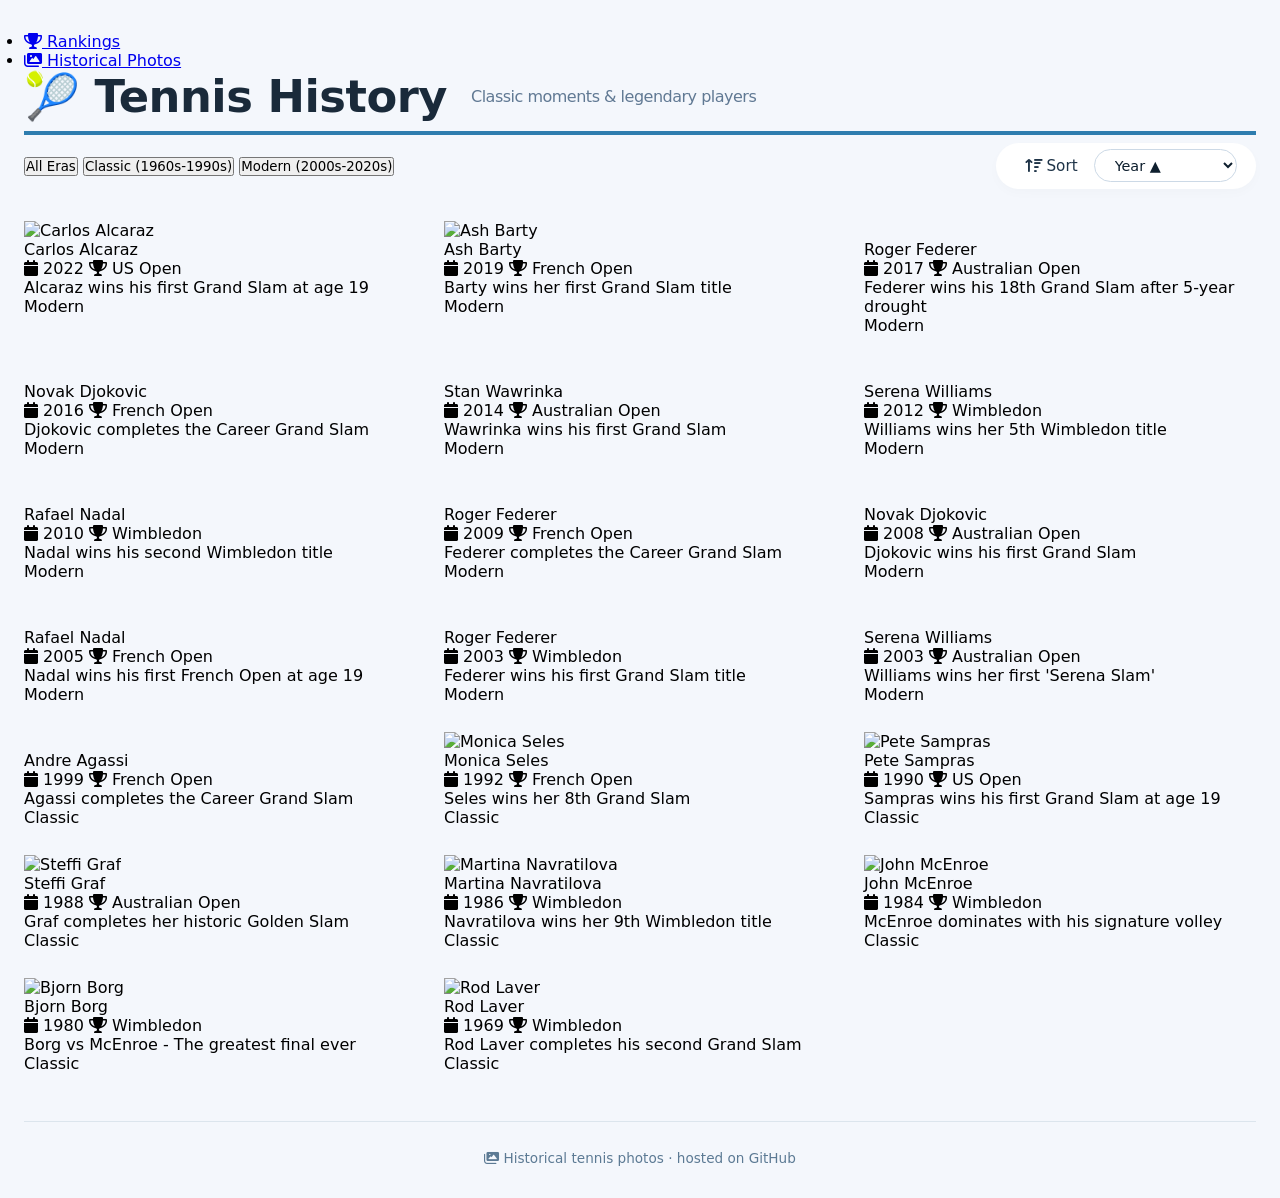
==== docs/history.html @ 45f4d904 "Add history.html for tennis historical photos" ====
<!DOCTYPE html>
<html lang="en">
<head>
  <meta charset="UTF-8" />
  <meta name="viewport" content="width=device-width, initial-scale=1.0" />
  <title>🎾 Tennis History · Classic Photos</title>
  <!-- external CSS: assets/css/style.css -->
  <link rel="stylesheet" href="assets/css/style.css" />
  <!-- Font Awesome for icons -->
  <link rel="stylesheet" href="https://cdnjs.cloudflare.com/ajax/libs/font-awesome/6.0.0-beta3/css/all.min.css" />
</head>
<body>
  <div class="container">
    <!-- Navigation -->
    <nav class="main-nav">
      <ul>
        <li><a href="index.html"><i class="fas fa-trophy"></i> Rankings</a></li>
        <li><a href="history.html" class="active"><i class="fas fa-images"></i> Historical Photos</a></li>
      </ul>
    </nav>

    <header>
      <h1>
        🎾 Tennis History
        <small>Classic moments & legendary players</small>
      </h1>
      <div class="subhead">
        <div class="history-tabs">
          <button class="history-tab active" data-era="all">All Eras</button>
          <button class="history-tab" data-era="classic">Classic (1960s-1990s)</button>
          <button class="history-tab" data-era="modern">Modern (2000s-2020s)</button>
        </div>
        <div class="filter-sort">
          <label for="sortHistory"><i class="fas fa-arrow-up-wide-short"></i> Sort</label>
          <select id="sortHistory">
            <option value="year">Year ▲</option>
            <option value="player">Player</option>
            <option value="tournament">Tournament</option>
          </select>
        </div>
      </div>
    </header>

    <!-- History gallery grid -->
    <div id="historyGrid" class="waterfall"></div>

    <footer>
      <i class="fas fa-images"></i> Historical tennis photos · hosted on GitHub
    </footer>
  </div>

  <!-- Lightbox -->
  <div id="lightbox" class="lightbox-overlay">
    <div class="lightbox-content">
      <button class="lightbox-close" id="lightboxClose">&times;</button>
      <img id="lightboxImage" class="lightbox-image" src="" alt="Historical photo" />
      <div id="lightboxCaption" class="lightbox-caption"></div>
    </div>
  </div>

  <script>
    (function() {
      "use strict";

      const grid = document.getElementById('historyGrid');
      const sortSelect = document.getElementById('sortHistory');
      const eraTabs = document.querySelectorAll('.history-tab');
      const lightbox = document.getElementById('lightbox');
      const lightboxImage = document.getElementById('lightboxImage');
      const lightboxCaption = document.getElementById('lightboxCaption');
      const lightboxClose = document.getElementById('lightboxClose');

      let currentEra = 'all';
      let currentSort = 'year';
      let historyData = [];

      // --------------------------------------------------------------
      // 1. LIGHTBOX FUNCTIONS
      // --------------------------------------------------------------
      function openLightbox(imageSrc, caption) {
        lightboxImage.src = imageSrc;
        lightboxImage.alt = caption;
        lightboxCaption.textContent = caption;
        lightbox.classList.add('active');
        document.body.style.overflow = 'hidden';
      }

      function closeLightbox() {
        lightbox.classList.remove('active');
        document.body.style.overflow = '';
      }

      lightbox.addEventListener('click', function(e) {
        if (e.target === this) closeLightbox();
      });
      lightboxClose.addEventListener('click', closeLightbox);
      document.addEventListener('keydown', function(e) {
        if (e.key === 'Escape' && lightbox.classList.contains('active')) {
          closeLightbox();
        }
      });

      // --------------------------------------------------------------
      // 2. HISTORY DATA
      // --------------------------------------------------------------
      function getHistoryData() {
        return [
          // Classic Era (1960s-1990s)
          {
            id: 1,
            player: "Rod Laver",
            year: 1969,
            tournament: "Wimbledon",
            era: "classic",
            description: "Rod Laver completes his second Grand Slam",
            photo: "assets/history/laver_1969.jpg"
          },
          {
            id: 2,
            player: "Bjorn Borg",
            year: 1980,
            tournament: "Wimbledon",
            era: "classic",
            description: "Borg vs McEnroe - The greatest final ever",
            photo: "assets/history/borg_1980.jpg"
          },
          {
            id: 3,
            player: "John McEnroe",
            year: 1984,
            tournament: "Wimbledon",
            era: "classic",
            description: "McEnroe dominates with his signature volley",
            photo: "assets/history/mcenroe_1984.jpg"
          },
          {
            id: 4,
            player: "Martina Navratilova",
            year: 1986,
            tournament: "Wimbledon",
            era: "classic",
            description: "Navratilova wins her 9th Wimbledon title",
            photo: "assets/history/navratilova_1986.jpg"
          },
          {
            id: 5,
            player: "Steffi Graf",
            year: 1988,
            tournament: "Australian Open",
            era: "classic",
            description: "Graf completes her historic Golden Slam",
            photo: "assets/history/graf_1988.jpg"
          },
          {
            id: 6,
            player: "Pete Sampras",
            year: 1990,
            tournament: "US Open",
            era: "classic",
            description: "Sampras wins his first Grand Slam at age 19",
            photo: "assets/history/sampras_1990.jpg"
          },
          {
            id: 7,
            player: "Monica Seles",
            year: 1992,
            tournament: "French Open",
            era: "classic",
            description: "Seles wins her 8th Grand Slam",
            photo: "assets/history/seles_1992.jpg"
          },
          {
            id: 8,
            player: "Andre Agassi",
            year: 1999,
            tournament: "French Open",
            era: "classic",
            description: "Agassi completes the Career Grand Slam",
            photo: "assets/history/agassi_1999.jpg"
          },
          // Modern Era (2000s-2020s)
          {
            id: 9,
            player: "Roger Federer",
            year: 2003,
            tournament: "Wimbledon",
            era: "modern",
            description: "Federer wins his first Grand Slam title",
            photo: "assets/history/federer_2003.jpg"
          },
          {
            id: 10,
            player: "Serena Williams",
            year: 2003,
            tournament: "Australian Open",
            era: "modern",
            description: "Williams wins her first 'Serena Slam'",
            photo: "assets/history/serena_2003.jpg"
          },
          {
            id: 11,
            player: "Rafael Nadal",
            year: 2005,
            tournament: "French Open",
            era: "modern",
            description: "Nadal wins his first French Open at age 19",
            photo: "assets/history/nadal_2005.jpg"
          },
          {
            id: 12,
            player: "Novak Djokovic",
            year: 2008,
            tournament: "Australian Open",
            era: "modern",
            description: "Djokovic wins his first Grand Slam",
            photo: "assets/history/djokovic_2008.jpg"
          },
          {
            id: 13,
            player: "Roger Federer",
            year: 2009,
            tournament: "French Open",
            era: "modern",
            description: "Federer completes the Career Grand Slam",
            photo: "assets/history/federer_2009.jpg"
          },
          {
            id: 14,
            player: "Rafael Nadal",
            year: 2010,
            tournament: "Wimbledon",
            era: "modern",
            description: "Nadal wins his second Wimbledon title",
            photo: "assets/history/nadal_2010.jpg"
          },
          {
            id: 15,
            player: "Serena Williams",
            year: 2012,
            tournament: "Wimbledon",
            era: "modern",
            description: "Williams wins her 5th Wimbledon title",
            photo: "assets/history/serena_2012.jpg"
          },
          {
            id: 16,
            player: "Stan Wawrinka",
            year: 2014,
            tournament: "Australian Open",
            era: "modern",
            description: "Wawrinka wins his first Grand Slam",
            photo: "assets/history/wawrinka_2014.jpg"
          },
          {
            id: 17,
            player: "Novak Djokovic",
            year: 2016,
            tournament: "French Open",
            era: "modern",
            description: "Djokovic completes the Career Grand Slam",
            photo: "assets/history/djokovic_2016.jpg"
          },
          {
            id: 18,
            player: "Roger Federer",
            year: 2017,
            tournament: "Australian Open",
            era: "modern",
            description: "Federer wins his 18th Grand Slam after 5-year drought",
            photo: "assets/history/federer_2017.jpg"
          },
          {
            id: 19,
            player: "Ash Barty",
            year: 2019,
            tournament: "French Open",
            era: "modern",
            description: "Barty wins her first Grand Slam title",
            photo: "assets/history/barty_2019.jpg"
          },
          {
            id: 20,
            player: "Carlos Alcaraz",
            year: 2022,
            tournament: "US Open",
            era: "modern",
            description: "Alcaraz wins his first Grand Slam at age 19",
            photo: "assets/history/alcaraz_2022.jpg"
          }
        ];
      }

      // --------------------------------------------------------------
      // 3. RENDER HISTORY
      // --------------------------------------------------------------
      function renderHistory() {
        let filtered = historyData;
        if (currentEra !== 'all') {
          filtered = filtered.filter(item => item.era === currentEra);
        }

        const sorted = [...filtered].sort((a, b) => {
          if (currentSort === 'player') {
            return a.player.localeCompare(b.player);
          } else if (currentSort === 'tournament') {
            return a.tournament.localeCompare(b.tournament);
          } else {
            return b.year - a.year; // newest first
          }
        });

        if (sorted.length === 0) {
          grid.innerHTML = `<div class="empty-state"><i class="fas fa-circle-info"></i> No historical photos found</div>`;
          return;
        }

        let html = '';
        sorted.forEach(item => {
          const eraLabel = item.era === 'classic' ? 'Classic' : 'Modern';
          const eraClass = item.era === 'classic' ? 'era-badge classic' : 'era-badge modern';
          
          html += `
            <div class="history-card" data-id="${item.id}">
              <div class="history-card-content">
                <img class="history-img" src="${item.photo}" alt="${item.player}" loading="lazy" 
                     onclick="openLightbox('${item.photo}', '${item.player} - ${item.tournament} (${item.year})')"
                     onerror="this.src='https://via.placeholder.com/400x300/2e7daf/ffffff?text=${encodeURIComponent(item.player)}'" />
                <div class="history-info">
                  <div class="history-player">${item.player}</div>
                  <div class="history-details">
                    <span><i class="fas fa-calendar"></i> ${item.year}</span>
                    <span><i class="fas fa-trophy"></i> ${item.tournament}</span>
                  </div>
                  <div class="history-description">${item.description}</div>
                  <span class="${eraClass}">${eraLabel}</span>
                </div>
              </div>
            </div>
          `;
        });

        grid.innerHTML = html;
      }

      // --------------------------------------------------------------
      // 4. EVENT LISTENERS
      // --------------------------------------------------------------
      eraTabs.forEach(tab => {
        tab.addEventListener('click', function() {
          eraTabs.forEach(t => t.classList.remove('active'));
          this.classList.add('active');
          currentEra = this.dataset.era;
          renderHistory();
        });
      });

      sortSelect.addEventListener('change', function() {
        currentSort = this.value;
        renderHistory();
      });

      // --------------------------------------------------------------
      // 5. BOOT
      // --------------------------------------------------------------
      historyData = getHistoryData();
      renderHistory();

      window.openLightbox = openLightbox;
      console.log('✅ Tennis History ready!');
    })();
  </script>
</body>
</html>
---- docs/assets/css/style.css ----
/* ============================================================
   TENNIS WATERFALL · MAIN STYLES
   ============================================================ */

* {
  margin: 0;
  padding: 0;
  box-sizing: border-box;
  font-family: system-ui, 'Segoe UI', Roboto, 'Helvetica Neue', sans-serif;
}

body {
  background: #f4f7fc;
  padding: 2rem 1.5rem;
  display: flex;
  flex-direction: column;
  align-items: center;
  min-height: 100vh;
}

.container {
  max-width: 1400px;
  width: 100%;
}

/* ---------- HEADER ---------- */
h1 {
  font-size: 2.8rem;
  font-weight: 700;
  color: #1a2a3a;
  letter-spacing: -0.5px;
  display: flex;
  align-items: center;
  gap: 12px;
  margin-bottom: 0.5rem;
  border-bottom: 4px solid #2e7daf;
  padding-bottom: 0.5rem;
}

h1 small {
  font-size: 1rem;
  font-weight: 400;
  color: #3c5a7a;
  margin-left: 12px;
  opacity: 0.8;
}

.subhead {
  display: flex;
  justify-content: space-between;
  align-items: center;
  flex-wrap: wrap;
  margin-bottom: 2rem;
  gap: 1rem;
}

/* ---------- GENDER TABS ---------- */
.gender-tabs {
  display: flex;
  gap: 8px;
  background: #e9eef3;
  padding: 6px;
  border-radius: 40px;
}

.gender-tab {
  padding: 0.5rem 1.8rem;
  border: none;
  border-radius: 30px;
  font-weight: 600;
  font-size: 1rem;
  background: transparent;
  color: #2c3e50;
  cursor: pointer;
  transition: all 0.2s;
}

.gender-tab.active {
  background: #ffffff;
  box-shadow: 0 4px 10px rgba(0, 20, 40, 0.08);
  color: #0a1f2e;
}

.gender-tab:hover:not(.active) {
  background: #d6dfe8;
}

/* ---------- TOUR LABEL ---------- */
.tour-label {
  display: inline-block;
  background: #2e7daf;
  color: white;
  padding: 0.2rem 1rem;
  border-radius: 30px;
  font-size: 0.8rem;
  font-weight: 600;
  letter-spacing: 0.5px;
}

.tour-label.atp {
  background: #1b3d5a;
}

.tour-label.wta {
  background: #9b2e6b;
}

/* ---------- SORT DROPDOWN ---------- */
.filter-sort {
  display: flex;
  align-items: center;
  gap: 16px;
  flex-wrap: wrap;
  background: white;
  padding: 0.4rem 1.2rem 0.4rem 1.8rem;
  border-radius: 40px;
  box-shadow: 0 4px 12px rgba(0, 0, 0, 0.02);
}

.filter-sort label {
  font-weight: 500;
  color: #1f3448;
  font-size: 0.95rem;
}

.filter-sort select {
  border: 1px solid #ccd9e6;
  border-radius: 30px;
  padding: 0.4rem 1.2rem 0.4rem 1rem;
  background: white;
  font-weight: 500;
  color: #0e1f2e;
  outline: none;
  cursor: pointer;
  font-size: 0.9rem;
}

.filter-sort select:focus {
  border-color: #2e7daf;
  box-shadow: 0 0 0 3px rgba(46, 125, 175, 0.2);
}

/* ---------- WATERFALL GRID ---------- */
.waterfall {
  display: grid;
  grid-template-columns: repeat(auto-fill, minmax(320px, 1fr));
  gap: 28px;
  margin-top: 20px;
}

/* ---------- PLAYER CARD ---------- */
.player-card {
  background: white;
  border-radius: 24px;
  box-shadow: 0 10px 25px rgba(0, 20, 40, 0.06);
  overflow: hidden;
  transition: transform 0.2s, box-shadow 0.2s;
  display: flex;
  flex-direction: column;
  border: 1px solid rgba(0, 0, 0, 0.02);
}

.player-card:hover {
  transform: translateY(-6px);
  box-shadow: 0 20px 35px rgba(0, 30, 60, 0.10);
}

.card-content {
  display: flex;
  padding: 1.5rem 1.5rem 1rem 1.5rem;
  gap: 1.2rem;
  align-items: flex-start;
}

/* ---------- PLAYER IMAGE (BIGGER) ---------- */
.player-img {
  width: 130px;
  height: 130px;
  border-radius: 20px;
  object-fit: cover;
  background: #e1e9f2;
  flex-shrink: 0;
  box-shadow: 0 4px 8px rgba(0, 0, 0, 0.02);
  border: 1px solid #f0f4fa;
  cursor: pointer;
  transition: transform 0.2s;
}

.player-img:hover {
  transform: scale(1.03);
}

/* ---------- PLAYER INFO ---------- */
.info {
  flex: 1;
  min-width: 0;
}

.info .name {
  font-size: 1.35rem;
  font-weight: 700;
  color: #0b1d2b;
  letter-spacing: -0.3px;
  display: flex;
  align-items: center;
  gap: 6px;
  flex-wrap: wrap;
}

.info .name .flag {
  font-size: 1.3rem;
  line-height: 1;
}

.info .detail-row {
  font-size: 0.95rem;
  color: #1e3a57;
  margin-top: 8px;
  display: flex;
  flex-wrap: wrap;
  gap: 6px 12px;
}

.info .detail-row span {
  background: #f0f5fb;
  padding: 0.15rem 0.8rem;
  border-radius: 30px;
  font-size: 0.8rem;
  font-weight: 600;
  color: #1a405b;
  letter-spacing: 0.2px;
  display: inline-flex;
  align-items: center;
  gap: 4px;
}

.info .detail-row i {
  width: 16px;
  color: #3b6d92;
}

.stat-badge {
  display: inline-block;
  background: #e6eef9;
  border-radius: 40px;
  padding: 0.15rem 0.9rem;
  font-weight: 600;
  font-size: 0.85rem;
  color: #1b3d5a;
}

.points-badge {
  background: #1b3d5a;
  color: white;
  padding: 0.15rem 1rem;
  border-radius: 30px;
  font-weight: 600;
  font-size: 0.85rem;
}

.points-badge.wta-points {
  background: #9b2e6b;
}

/* ---------- HISTORY / GRAND SLAM SECTION ---------- */
.history-section {
  background: #f8fafd;
  padding: 0.8rem 1.5rem 1.2rem 1.5rem;
  border-top: 1px solid #eef3f8;
  margin-top: 2px;
}

.history-section .label {
  font-size: 0.7rem;
  text-transform: uppercase;
  letter-spacing: 0.5px;
  color: #4e6f8a;
  font-weight: 600;
  margin-bottom: 8px;
}

.history-tags {
  display: flex;
  flex-wrap: wrap;
  gap: 6px;
}

.history-tag {
  background: #e2ebf3;
  padding: 0.25rem 0.9rem;
  border-radius: 40px;
  font-size: 0.75rem;
  font-weight: 600;
  color: #1f405b;
  letter-spacing: 0.3px;
}

.history-tag.grand-slam {
  background: #cbddee;
  color: #0f334b;
}

/* ---------- EMPTY STATE ---------- */
.empty-state {
  text-align: center;
  padding: 3rem;
  color: #5e7e99;
  grid-column: 1 / -1;
}

/* ---------- FOOTER ---------- */
footer {
  margin-top: 3rem;
  font-size: 0.85rem;
  color: #5c7a94;
  border-top: 1px solid #dce5ed;
  padding-top: 1.8rem;
  text-align: center;
  width: 100%;
}

/* ============================================================
   LIGHTBOX STYLES
   ============================================================ */
.lightbox-overlay {
  display: none;
  position: fixed;
  top: 0;
  left: 0;
  width: 100%;
  height: 100%;
  background: rgba(0, 0, 0, 0.92);
  z-index: 9999;
  justify-content: center;
  align-items: center;
  cursor: pointer;
  animation: fadeIn 0.3s ease;
}

.lightbox-overlay.active {
  display: flex;
}

.lightbox-content {
  max-width: 90%;
  max-height: 90%;
  position: relative;
  display: flex;
  flex-direction: column;
  align-items: center;
  animation: scaleIn 0.3s ease;
}

.lightbox-image {
  max-width: 100%;
  max-height: 85vh;
  border-radius: 12px;
  box-shadow: 0 20px 60px rgba(0, 0, 0, 0.5);
  object-fit: contain;
}

.lightbox-caption {
  color: white;
  font-size: 1.2rem;
  font-weight: 600;
  margin-top: 1rem;
  text-align: center;
  padding: 0 1rem;
}

.lightbox-close {
  position: absolute;
  top: -40px;
  right: -40px;
  color: white;
  font-size: 2.5rem;
  cursor: pointer;
  background: none;
  border: none;
  transition: transform 0.2s;
  z-index: 10;
}

.lightbox-close:hover {
  transform: rotate(90deg) scale(1.1);
}

/* Lightbox animations */
@keyframes fadeIn {
  from {
    opacity: 0;
  }
  to {
    opacity: 1;
  }
}

@keyframes scaleIn {
  from {
    transform: scale(0.8);
    opacity: 0;
  }
  to {
    transform: scale(1);
    opacity: 1;
  }
}

/* Lightbox responsive */
@media (max-width: 768px) {
  .lightbox-content {
    max-width: 95%;
    max-height: 95%;
  }
  
  .lightbox-close {
    top: -30px;
    right: 0;
    font-size: 2rem;
  }
  
  .lightbox-caption {
    font-size: 1rem;
  }
}

/* ---------- RESPONSIVE ---------- */
@media (max-width: 768px) {
  .waterfall {
    grid-template-columns: repeat(auto-fill, minmax(280px, 1fr));
    gap: 20px;
  }
  
  .player-img {
    width: 110px;
    height: 110px;
  }
}

@media (max-width: 700px) {
  .subhead {
    flex-direction: column;
    align-items: stretch;
  }
  .filter-sort {
    justify-content: space-between;
  }
  h1 {
    font-size: 2rem;
  }
}

@media (max-width: 480px) {
  .card-content {
    flex-direction: column;
    align-items: center;
    text-align: center;
  }
  .player-img {
    width: 150px;
    height: 150px;
  }
  .info .detail-row {
    justify-content: center;
  }
  .info .name {
    justify-content: center;
  }
  .waterfall {
    grid-template-columns: 1fr;
    max-width: 400px;
    margin-left: auto;
    margin-right: auto;
  }
}
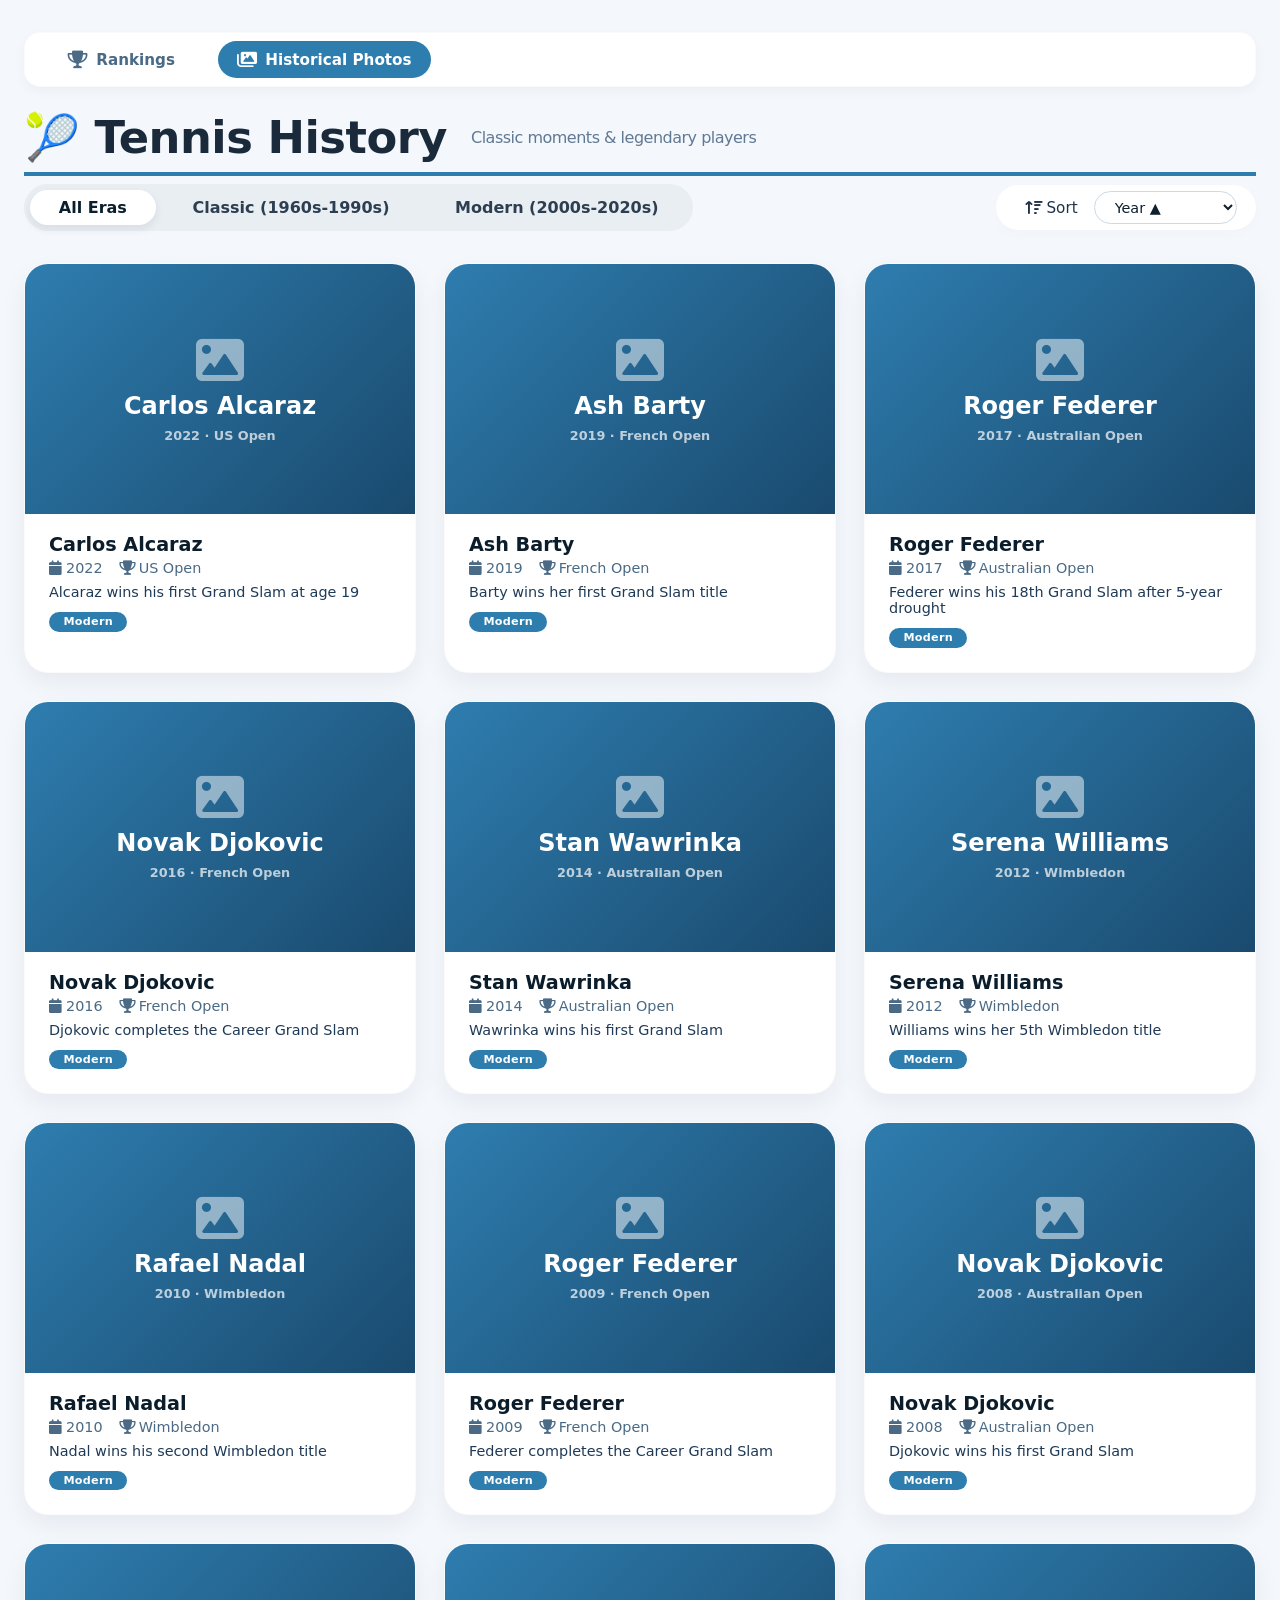
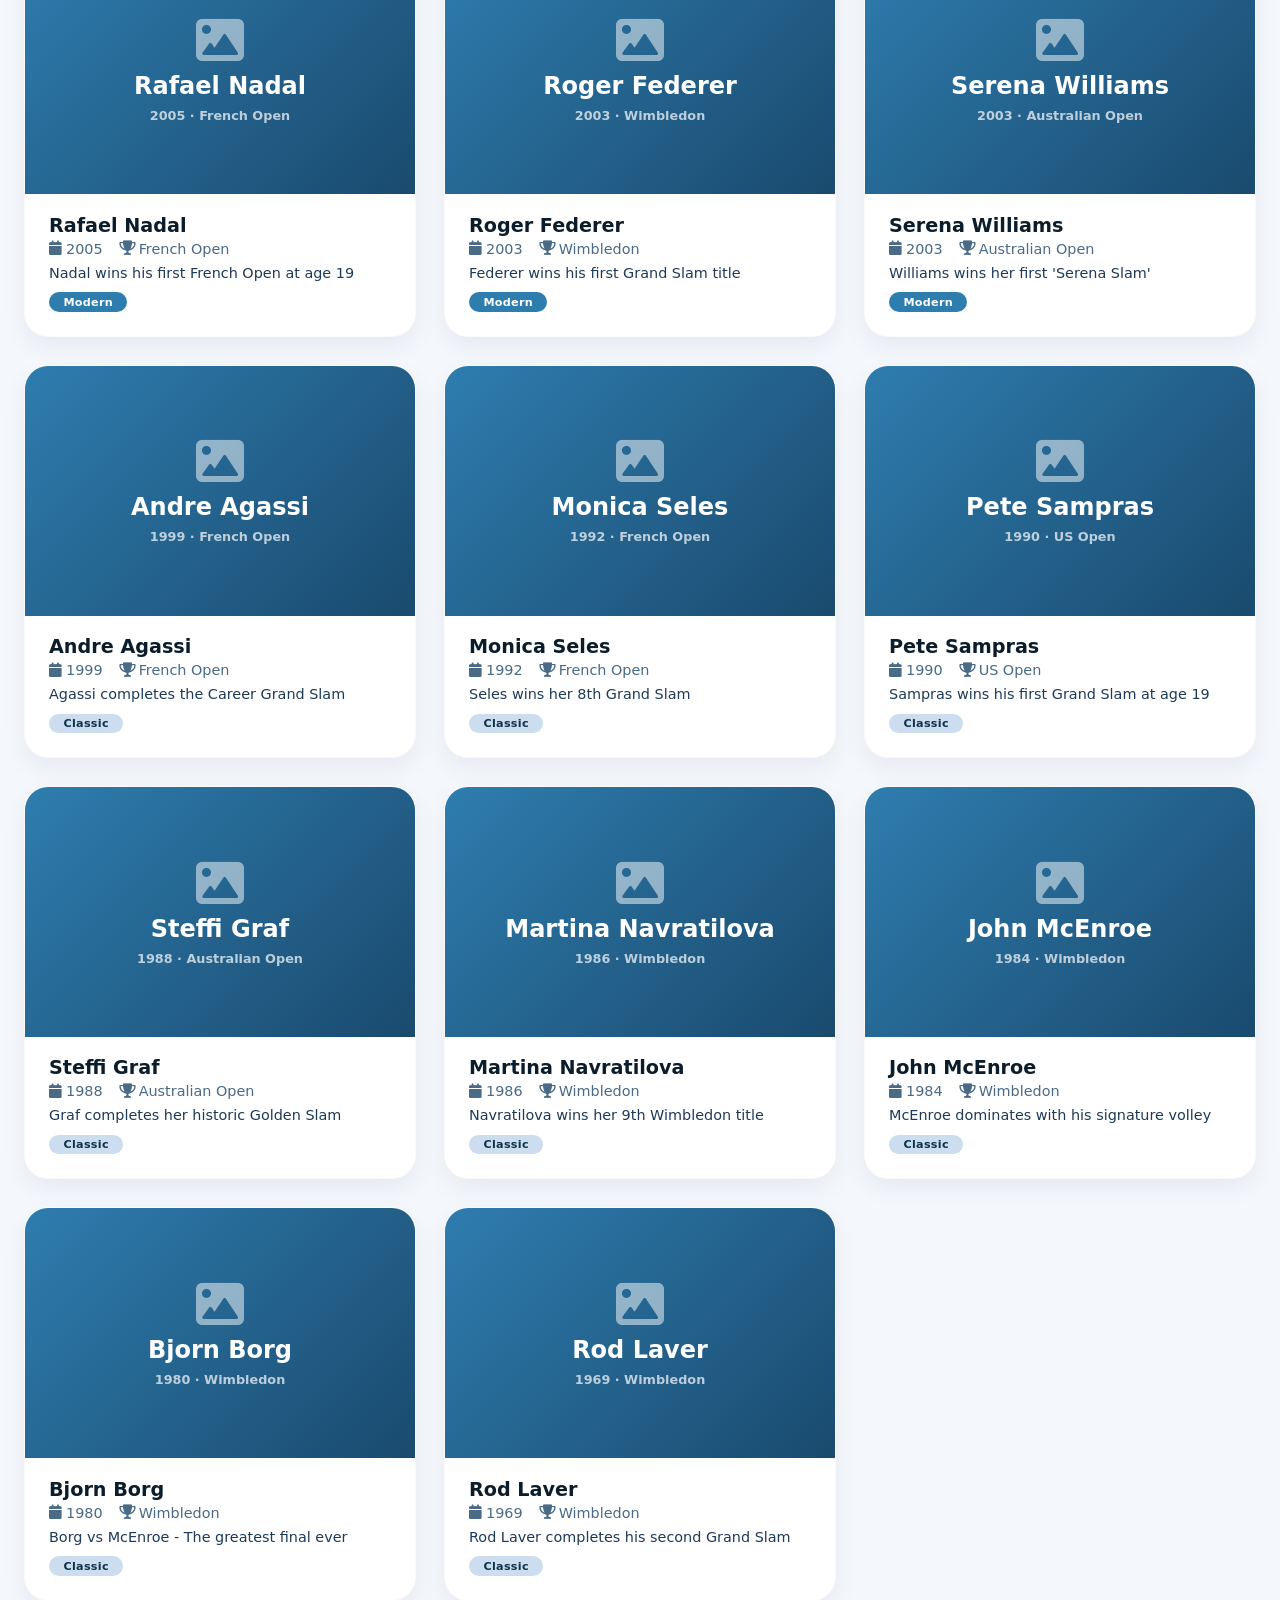
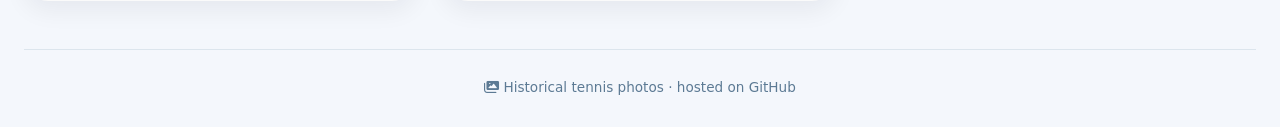
==== commit 0232a92d: "Add placeholder image support to history data" ====
--- a/docs/history.html
+++ b/docs/history.html
@@ -101,7 +101,7 @@
       });
 
       // --------------------------------------------------------------
-      // 2. HISTORY DATA
+      // 2. HISTORY DATA WITH PLACEHOLDER IMAGE SUPPORT
       // --------------------------------------------------------------
       function getHistoryData() {
         return [
@@ -113,7 +113,8 @@
             tournament: "Wimbledon",
             era: "classic",
             description: "Rod Laver completes his second Grand Slam",
-            photo: "assets/history/laver_1969.jpg"
+            photo: "assets/history/laver_1969.jpg",
+            placeholder: "Rod Laver"
           },
           {
             id: 2,
@@ -122,7 +123,8 @@
             tournament: "Wimbledon",
             era: "classic",
             description: "Borg vs McEnroe - The greatest final ever",
-            photo: "assets/history/borg_1980.jpg"
+            photo: "assets/history/borg_1980.jpg",
+            placeholder: "Bjorn Borg"
           },
           {
             id: 3,
@@ -131,7 +133,8 @@
             tournament: "Wimbledon",
             era: "classic",
             description: "McEnroe dominates with his signature volley",
-            photo: "assets/history/mcenroe_1984.jpg"
+            photo: "assets/history/mcenroe_1984.jpg",
+            placeholder: "John McEnroe"
           },
           {
             id: 4,
@@ -140,7 +143,8 @@
             tournament: "Wimbledon",
             era: "classic",
             description: "Navratilova wins her 9th Wimbledon title",
-            photo: "assets/history/navratilova_1986.jpg"
+            photo: "assets/history/navratilova_1986.jpg",
+            placeholder: "Martina Navratilova"
           },
           {
             id: 5,
@@ -149,7 +153,8 @@
             tournament: "Australian Open",
             era: "classic",
             description: "Graf completes her historic Golden Slam",
-            photo: "assets/history/graf_1988.jpg"
+            photo: "assets/history/graf_1988.jpg",
+            placeholder: "Steffi Graf"
           },
           {
             id: 6,
@@ -158,7 +163,8 @@
             tournament: "US Open",
             era: "classic",
             description: "Sampras wins his first Grand Slam at age 19",
-            photo: "assets/history/sampras_1990.jpg"
+            photo: "assets/history/sampras_1990.jpg",
+            placeholder: "Pete Sampras"
           },
           {
             id: 7,
@@ -167,7 +173,8 @@
             tournament: "French Open",
             era: "classic",
             description: "Seles wins her 8th Grand Slam",
-            photo: "assets/history/seles_1992.jpg"
+            photo: "assets/history/seles_1992.jpg",
+            placeholder: "Monica Seles"
           },
           {
             id: 8,
@@ -176,7 +183,8 @@
             tournament: "French Open",
             era: "classic",
             description: "Agassi completes the Career Grand Slam",
-            photo: "assets/history/agassi_1999.jpg"
+            photo: "assets/history/agassi_1999.jpg",
+            placeholder: "Andre Agassi"
           },
           // Modern Era (2000s-2020s)
           {
@@ -186,7 +194,8 @@
             tournament: "Wimbledon",
             era: "modern",
             description: "Federer wins his first Grand Slam title",
-            photo: "assets/history/federer_2003.jpg"
+            photo: "assets/history/federer_2003.jpg",
+            placeholder: "Roger Federer"
           },
           {
             id: 10,
@@ -195,7 +204,8 @@
             tournament: "Australian Open",
             era: "modern",
             description: "Williams wins her first 'Serena Slam'",
-            photo: "assets/history/serena_2003.jpg"
+            photo: "assets/history/serena_2003.jpg",
+            placeholder: "Serena Williams"
           },
           {
             id: 11,
@@ -204,7 +214,8 @@
             tournament: "French Open",
             era: "modern",
             description: "Nadal wins his first French Open at age 19",
-            photo: "assets/history/nadal_2005.jpg"
+            photo: "assets/history/nadal_2005.jpg",
+            placeholder: "Rafael Nadal"
           },
           {
             id: 12,
@@ -213,7 +224,8 @@
             tournament: "Australian Open",
             era: "modern",
             description: "Djokovic wins his first Grand Slam",
-            photo: "assets/history/djokovic_2008.jpg"
+            photo: "assets/history/djokovic_2008.jpg",
+            placeholder: "Novak Djokovic"
           },
           {
             id: 13,
@@ -222,7 +234,8 @@
             tournament: "French Open",
             era: "modern",
             description: "Federer completes the Career Grand Slam",
-            photo: "assets/history/federer_2009.jpg"
+            photo: "assets/history/federer_2009.jpg",
+            placeholder: "Roger Federer"
           },
           {
             id: 14,
@@ -231,7 +244,8 @@
             tournament: "Wimbledon",
             era: "modern",
             description: "Nadal wins his second Wimbledon title",
-            photo: "assets/history/nadal_2010.jpg"
+            photo: "assets/history/nadal_2010.jpg",
+            placeholder: "Rafael Nadal"
           },
           {
             id: 15,
@@ -240,7 +254,8 @@
             tournament: "Wimbledon",
             era: "modern",
             description: "Williams wins her 5th Wimbledon title",
-            photo: "assets/history/serena_2012.jpg"
+            photo: "assets/history/serena_2012.jpg",
+            placeholder: "Serena Williams"
           },
           {
             id: 16,
@@ -249,7 +264,8 @@
             tournament: "Australian Open",
             era: "modern",
             description: "Wawrinka wins his first Grand Slam",
-            photo: "assets/history/wawrinka_2014.jpg"
+            photo: "assets/history/wawrinka_2014.jpg",
+            placeholder: "Stan Wawrinka"
           },
           {
             id: 17,
@@ -258,7 +274,8 @@
             tournament: "French Open",
             era: "modern",
             description: "Djokovic completes the Career Grand Slam",
-            photo: "assets/history/djokovic_2016.jpg"
+            photo: "assets/history/djokovic_2016.jpg",
+            placeholder: "Novak Djokovic"
           },
           {
             id: 18,
@@ -267,7 +284,8 @@
             tournament: "Australian Open",
             era: "modern",
             description: "Federer wins his 18th Grand Slam after 5-year drought",
-            photo: "assets/history/federer_2017.jpg"
+            photo: "assets/history/federer_2017.jpg",
+            placeholder: "Roger Federer"
           },
           {
             id: 19,
@@ -276,7 +294,8 @@
             tournament: "French Open",
             era: "modern",
             description: "Barty wins her first Grand Slam title",
-            photo: "assets/history/barty_2019.jpg"
+            photo: "assets/history/barty_2019.jpg",
+            placeholder: "Ash Barty"
           },
           {
             id: 20,
@@ -285,7 +304,8 @@
             tournament: "US Open",
             era: "modern",
             description: "Alcaraz wins his first Grand Slam at age 19",
-            photo: "assets/history/alcaraz_2022.jpg"
+            photo: "assets/history/alcaraz_2022.jpg",
+            placeholder: "Carlos Alcaraz"
           }
         ];
       }
@@ -305,7 +325,7 @@
           } else if (currentSort === 'tournament') {
             return a.tournament.localeCompare(b.tournament);
           } else {
-            return b.year - a.year; // newest first
+            return b.year - a.year;
           }
         });
 
@@ -319,12 +339,22 @@
           const eraLabel = item.era === 'classic' ? 'Classic' : 'Modern';
           const eraClass = item.era === 'classic' ? 'era-badge classic' : 'era-badge modern';
           
+          // Use placeholder if photo doesn't exist
+          const imgSrc = item.photo;
+          const placeholdText = item.placeholder || item.player;
+          
           html += `
             <div class="history-card" data-id="${item.id}">
               <div class="history-card-content">
-                <img class="history-img" src="${item.photo}" alt="${item.player}" loading="lazy" 
-                     onclick="openLightbox('${item.photo}', '${item.player} - ${item.tournament} (${item.year})')"
-                     onerror="this.src='https://via.placeholder.com/400x300/2e7daf/ffffff?text=${encodeURIComponent(item.player)}'" />
+                <img class="history-img" src="${imgSrc}" alt="${item.player}" loading="lazy" 
+                     onclick="openLightbox('${imgSrc}', '${item.player} - ${item.tournament} (${item.year})')"
+                     onerror="this.style.display='none'; this.nextElementSibling.style.display='flex';" />
+                <div class="history-placeholder" style="display:none; width:100%; height:250px; background:linear-gradient(135deg,#2e7daf,#1a4a6e); color:white; justify-content:center; align-items:center; font-size:1.5rem; font-weight:bold; cursor:pointer; flex-direction:column; gap:8px;" 
+                     onclick="openLightbox('${imgSrc}', '${item.player} - ${item.tournament} (${item.year})')">
+                  <i class="fas fa-image" style="font-size:3rem; opacity:0.5;"></i>
+                  <span>${placeholdText}</span>
+                  <span style="font-size:0.8rem; opacity:0.7;">${item.year} · ${item.tournament}</span>
+                </div>
                 <div class="history-info">
                   <div class="history-player">${item.player}</div>
                   <div class="history-details">
@@ -360,7 +390,7 @@
       });
 
       // --------------------------------------------------------------
-      // 5. BOOT
+      // 5. BOOT - DATA IS PRELOADED, NO REFRESH
       // --------------------------------------------------------------
       historyData = getHistoryData();
       renderHistory();
--- a/docs/assets/css/style.css
+++ b/docs/assets/css/style.css
@@ -473,3 +473,191 @@
     margin-right: auto;
   }
 }
+
+/* ============================================================
+   NAVIGATION
+   ============================================================ */
+.main-nav {
+  background: white;
+  border-radius: 16px;
+  padding: 0.5rem 1.5rem;
+  margin-bottom: 1.5rem;
+  box-shadow: 0 4px 12px rgba(0, 0, 0, 0.04);
+  border: 1px solid rgba(0, 0, 0, 0.02);
+}
+
+.main-nav ul {
+  list-style: none;
+  display: flex;
+  gap: 1.5rem;
+  padding: 0;
+  margin: 0;
+}
+
+.main-nav ul li a {
+  display: flex;
+  align-items: center;
+  gap: 8px;
+  padding: 0.6rem 1.2rem;
+  border-radius: 30px;
+  text-decoration: none;
+  color: #4a6a85;
+  font-weight: 600;
+  font-size: 0.95rem;
+  transition: all 0.2s;
+}
+
+.main-nav ul li a:hover {
+  background: #f0f5fb;
+  color: #1a3a5a;
+}
+
+.main-nav ul li a.active {
+  background: #2e7daf;
+  color: white;
+}
+
+.main-nav ul li a i {
+  font-size: 1.1rem;
+}
+
+/* ============================================================
+   HISTORY PAGE STYLES
+   ============================================================ */
+.history-tabs {
+  display: flex;
+  gap: 8px;
+  background: #e9eef3;
+  padding: 6px;
+  border-radius: 40px;
+}
+
+.history-tab {
+  padding: 0.5rem 1.8rem;
+  border: none;
+  border-radius: 30px;
+  font-weight: 600;
+  font-size: 1rem;
+  background: transparent;
+  color: #2c3e50;
+  cursor: pointer;
+  transition: all 0.2s;
+}
+
+.history-tab.active {
+  background: #ffffff;
+  box-shadow: 0 4px 10px rgba(0, 20, 40, 0.08);
+  color: #0a1f2e;
+}
+
+.history-tab:hover:not(.active) {
+  background: #d6dfe8;
+}
+
+/* ---------- HISTORY CARDS ---------- */
+.history-card {
+  background: white;
+  border-radius: 24px;
+  box-shadow: 0 10px 25px rgba(0, 20, 40, 0.06);
+  overflow: hidden;
+  transition: transform 0.2s, box-shadow 0.2s;
+  display: flex;
+  flex-direction: column;
+  border: 1px solid rgba(0, 0, 0, 0.02);
+}
+
+.history-card:hover {
+  transform: translateY(-6px);
+  box-shadow: 0 20px 35px rgba(0, 30, 60, 0.10);
+}
+
+.history-card-content {
+  display: flex;
+  flex-direction: column;
+}
+
+.history-img {
+  width: 100%;
+  height: 250px;
+  object-fit: cover;
+  background: #e1e9f2;
+  cursor: pointer;
+  transition: transform 0.2s;
+}
+
+.history-img:hover {
+  transform: scale(1.02);
+}
+
+.history-info {
+  padding: 1.2rem 1.5rem 1.5rem;
+}
+
+.history-player {
+  font-size: 1.2rem;
+  font-weight: 700;
+  color: #0b1d2b;
+  margin-bottom: 4px;
+}
+
+.history-details {
+  display: flex;
+  gap: 16px;
+  font-size: 0.9rem;
+  color: #4a6a85;
+  margin-bottom: 8px;
+}
+
+.history-details span {
+  display: flex;
+  align-items: center;
+  gap: 4px;
+}
+
+.history-description {
+  font-size: 0.9rem;
+  color: #1e3a57;
+  margin-bottom: 10px;
+}
+
+.era-badge {
+  display: inline-block;
+  padding: 0.2rem 0.9rem;
+  border-radius: 30px;
+  font-size: 0.7rem;
+  font-weight: 600;
+  letter-spacing: 0.3px;
+}
+
+.era-badge.classic {
+  background: #cbddee;
+  color: #0f334b;
+}
+
+.era-badge.modern {
+  background: #2e7daf;
+  color: white;
+}
+
+/* ---------- RESPONSIVE ---------- */
+@media (max-width: 768px) {
+  .main-nav ul {
+    justify-content: center;
+    flex-wrap: wrap;
+  }
+  
+  .main-nav ul li a {
+    padding: 0.4rem 1rem;
+    font-size: 0.85rem;
+  }
+  
+  .history-img {
+    height: 200px;
+  }
+}
+
+@media (max-width: 480px) {
+  .history-img {
+    height: 180px;
+  }
+}
